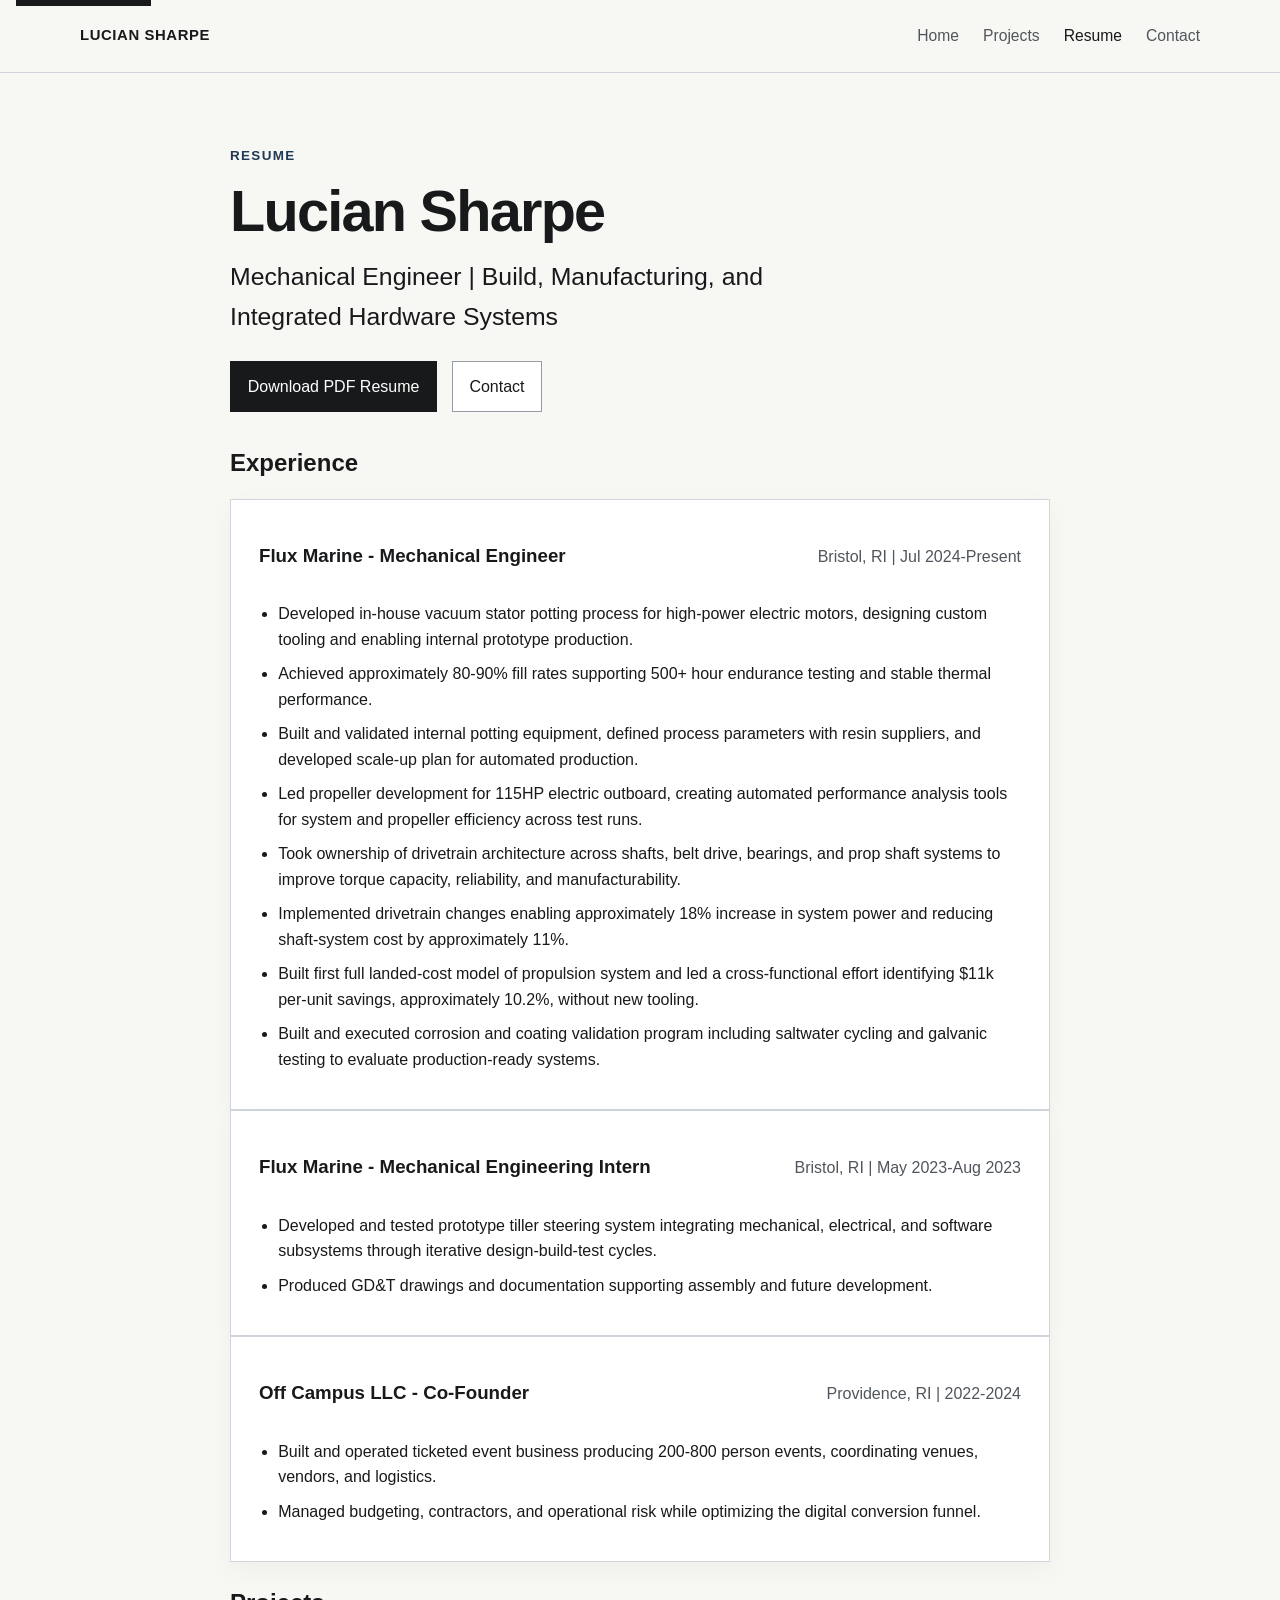
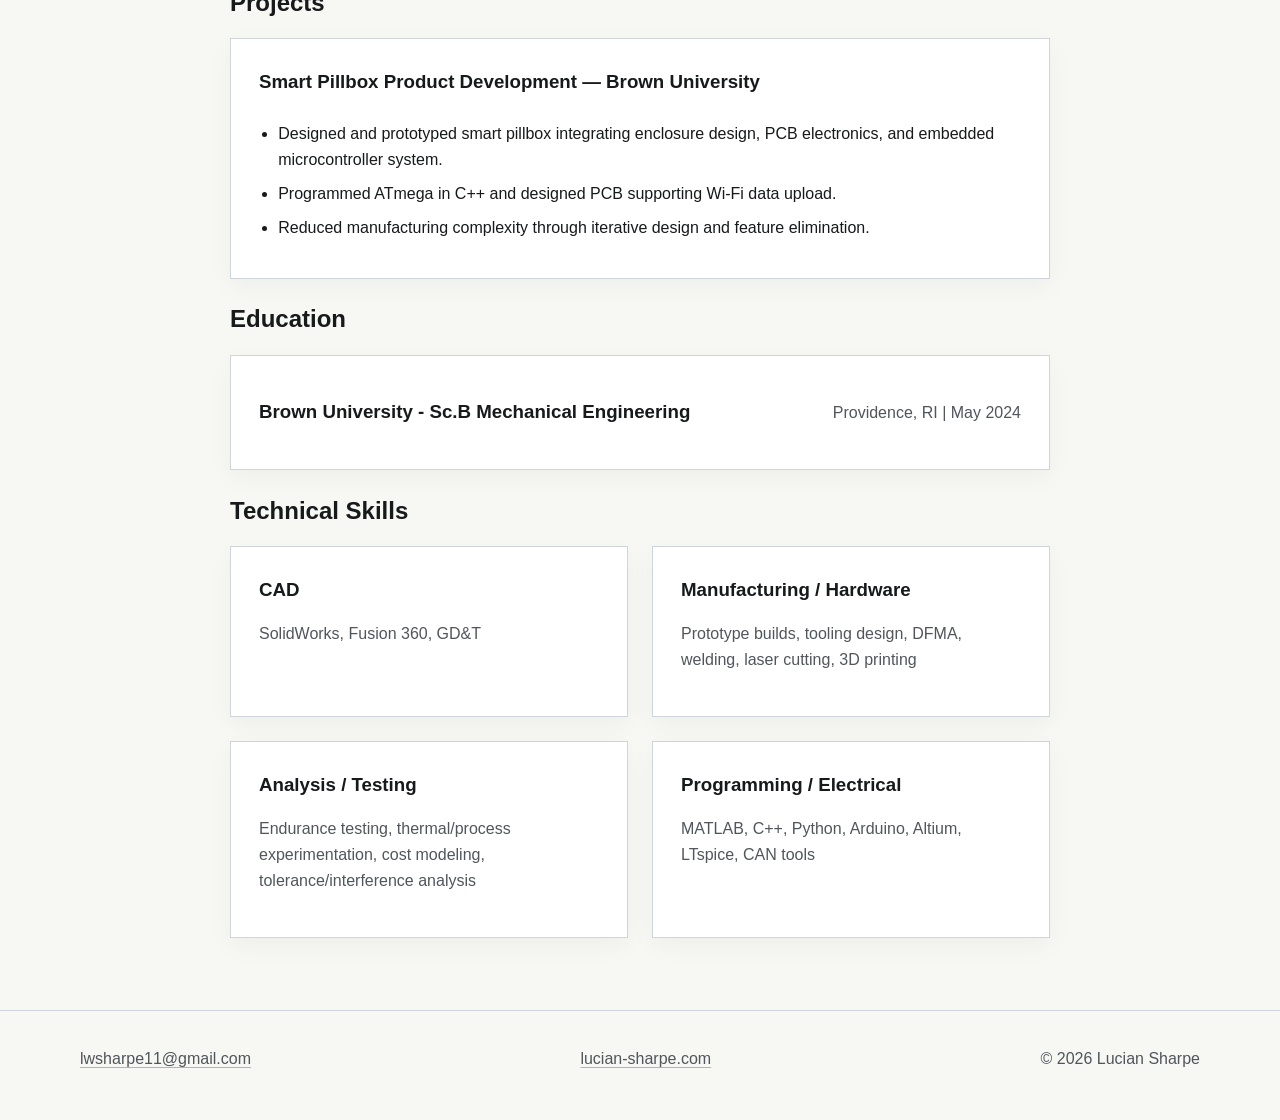
==== resume.html @ 24ba41b3 "added main files" ====
<!DOCTYPE html>
<html lang="en">
<head>
  <meta charset="UTF-8">
  <meta name="viewport" content="width=device-width, initial-scale=1.0">
  <title>Resume | Lucian Sharpe</title>
  <meta name="description" content="Resume for Lucian Sharpe, mechanical engineer focused on build, manufacturing, and integrated hardware systems.">
  <link rel="stylesheet" href="styles/main.css">
  <script defer src="scripts/main.js"></script>
</head>
<body data-page="resume">
  <a class="skip-link" href="#main">Skip to content</a>
  <header class="site-header">
    <div class="container header-inner">
      <a class="site-brand" href="index.html" aria-label="Lucian Sharpe home">Lucian Sharpe</a>
      <button class="nav-toggle" type="button" aria-expanded="false" aria-controls="site-nav">Menu</button>
      <nav class="site-nav" id="site-nav" aria-label="Primary">
        <a data-nav="home" href="index.html">Home</a>
        <a data-nav="projects" href="index.html#projects">Projects</a>
        <a data-nav="resume" href="resume.html">Resume</a>
        <a data-nav="contact" href="index.html#contact">Contact</a>
      </nav>
    </div>
  </header>

  <main id="main" class="section">
    <div class="container narrow">
      <header class="page-header">
        <p class="eyebrow">Resume</p>
        <h1>Lucian Sharpe</h1>
        <p class="hero-headline">Mechanical Engineer | Build, Manufacturing, and Integrated Hardware Systems</p>
        <div class="hero-actions">
          <a class="button button-primary" href="assets/Lucian_Sharpe_Resume.pdf" download>Download PDF Resume</a>
          <a class="button button-secondary" href="index.html#contact">Contact</a>
        </div>
      </header>

      <section class="resume-section">
        <h2>Experience</h2>
        <article class="resume-entry">
          <div class="resume-heading">
            <h3>Flux Marine - Mechanical Engineer</h3>
            <p>Bristol, RI | Jul 2024-Present</p>
          </div>
          <ul>
            <li>Developed in-house vacuum stator potting process for high-power electric motors, designing custom tooling and enabling internal prototype production.</li>
            <li>Achieved approximately 80-90% fill rates supporting 500+ hour endurance testing and stable thermal performance.</li>
            <li>Built and validated internal potting equipment, defined process parameters with resin suppliers, and developed scale-up plan for automated production.</li>
            <li>Led propeller development for 115HP electric outboard, creating automated performance analysis tools for system and propeller efficiency across test runs.</li>
            <li>Took ownership of drivetrain architecture across shafts, belt drive, bearings, and prop shaft systems to improve torque capacity, reliability, and manufacturability.</li>
            <li>Implemented drivetrain changes enabling approximately 18% increase in system power and reducing shaft-system cost by approximately 11%.</li>
            <li>Built first full landed-cost model of propulsion system and led a cross-functional effort identifying $11k per-unit savings, approximately 10.2%, without new tooling.</li>
            <li>Built and executed corrosion and coating validation program including saltwater cycling and galvanic testing to evaluate production-ready systems.</li>
          </ul>
        </article>

        <article class="resume-entry">
          <div class="resume-heading">
            <h3>Flux Marine - Mechanical Engineering Intern</h3>
            <p>Bristol, RI | May 2023-Aug 2023</p>
          </div>
          <ul>
            <li>Developed and tested prototype tiller steering system integrating mechanical, electrical, and software subsystems through iterative design-build-test cycles.</li>
            <li>Produced GD&amp;T drawings and documentation supporting assembly and future development.</li>
          </ul>
        </article>

        <article class="resume-entry">
          <div class="resume-heading">
            <h3>Off Campus LLC - Co-Founder</h3>
            <p>Providence, RI | 2022-2024</p>
          </div>
          <ul>
            <li>Built and operated ticketed event business producing 200-800 person events, coordinating venues, vendors, and logistics.</li>
            <li>Managed budgeting, contractors, and operational risk while optimizing the digital conversion funnel.</li>
          </ul>
        </article>
      </section>

      <section class="resume-section">
        <h2>Projects</h2>
        <article class="resume-entry">
          <div class="resume-heading">
            <h3>Smart Pillbox Product Development — Brown University</h3>
          </div>
          <ul>
            <li>Designed and prototyped smart pillbox integrating enclosure design, PCB electronics, and embedded microcontroller system.</li>
            <li>Programmed ATmega in C++ and designed PCB supporting Wi-Fi data upload.</li>
            <li>Reduced manufacturing complexity through iterative design and feature elimination.</li>
          </ul>
        </article>
      </section>

      <section class="resume-section">
        <h2>Education</h2>
        <article class="resume-entry">
          <div class="resume-heading">
            <h3>Brown University - Sc.B Mechanical Engineering</h3>
            <p>Providence, RI | May 2024</p>
          </div>
        </article>
      </section>

      <section class="resume-section">
        <h2>Technical Skills</h2>
        <div class="skill-groups">
          <div class="skill-group">
            <h3>CAD</h3>
            <p>SolidWorks, Fusion 360, GD&amp;T</p>
          </div>
          <div class="skill-group">
            <h3>Manufacturing / Hardware</h3>
            <p>Prototype builds, tooling design, DFMA, welding, laser cutting, 3D printing</p>
          </div>
          <div class="skill-group">
            <h3>Analysis / Testing</h3>
            <p>Endurance testing, thermal/process experimentation, cost modeling, tolerance/interference analysis</p>
          </div>
          <div class="skill-group">
            <h3>Programming / Electrical</h3>
            <p>MATLAB, C++, Python, Arduino, Altium, LTspice, CAN tools</p>
          </div>
        </div>
      </section>
    </div>
  </main>

  <footer class="site-footer">
    <div class="container footer-inner">
      <p><a href="mailto:lwsharpe11@gmail.com">lwsharpe11@gmail.com</a></p>
      <p><a href="https://lucian-sharpe.com">lucian-sharpe.com</a></p>
      <p>&copy; <span data-current-year></span> Lucian Sharpe</p>
    </div>
  </footer>
</body>
</html>
---- styles/main.css ----
:root {
  --bg: #f7f7f4;
  --surface: #ffffff;
  --surface-muted: #f0f1ed;
  --text: #17191b;
  --text-soft: #50565c;
  --border: #cfd5da;
  --border-strong: #959ca3;
  --accent: #1f3a52;
  --max-width: 1120px;
  --narrow-width: 820px;
  --shadow: 0 8px 24px rgba(23, 25, 27, 0.04);
}

*,
*::before,
*::after {
  box-sizing: border-box;
}

html {
  scroll-behavior: smooth;
}

body {
  margin: 0;
  min-width: 320px;
  background: var(--bg);
  color: var(--text);
  font-family: Inter, Arial, Helvetica, sans-serif;
  line-height: 1.6;
}

img {
  display: block;
  max-width: 100%;
}

a {
  color: inherit;
  text-decoration-color: rgba(31, 58, 82, 0.35);
  text-underline-offset: 0.18em;
}

a:hover,
a:focus-visible {
  text-decoration-color: currentColor;
}

button,
.button {
  font: inherit;
}

.skip-link {
  position: absolute;
  top: -40px;
  left: 1rem;
  z-index: 100;
  padding: 0.65rem 0.9rem;
  background: var(--text);
  color: #fff;
}

.skip-link:focus {
  top: 1rem;
}

.container {
  width: min(calc(100% - 2rem), var(--max-width));
  margin: 0 auto;
}

.narrow {
  width: min(calc(100% - 2rem), var(--narrow-width));
}

.section {
  padding: 4.5rem 0;
}

.section-muted {
  background: var(--surface-muted);
  border-top: 1px solid var(--border);
  border-bottom: 1px solid var(--border);
}

.site-header {
  position: sticky;
  top: 0;
  z-index: 50;
  background: rgba(247, 247, 244, 0.94);
  backdrop-filter: blur(10px);
  border-bottom: 1px solid var(--border);
}

.header-inner {
  display: flex;
  align-items: center;
  justify-content: space-between;
  gap: 1.5rem;
  min-height: 4.5rem;
}

.site-brand {
  font-weight: 700;
  letter-spacing: 0.04em;
  text-decoration: none;
  text-transform: uppercase;
  font-size: 0.93rem;
}

.site-nav {
  display: flex;
  align-items: center;
  gap: 1.5rem;
}

.site-nav a {
  color: var(--text-soft);
  text-decoration: none;
  font-size: 0.98rem;
}

.site-nav a.is-active,
.site-nav a:hover,
.site-nav a:focus-visible {
  color: var(--text);
}

.nav-toggle {
  display: none;
  padding: 0.5rem 0.8rem;
  border: 1px solid var(--border-strong);
  background: var(--surface);
  color: var(--text);
}

.hero {
  padding-top: 5.5rem;
}

.hero-grid,
.cta-panel,
.contact-grid,
.skill-groups {
  display: grid;
  gap: 1.5rem;
}

.hero-grid {
  grid-template-columns: 2.3fr 1fr;
  align-items: start;
}

.hero-copy,
.hero-panel,
.project-card,
.cta-panel,
.contact-item,
.resume-entry,
.skill-group,
.project-figure,
.note-section {
  background: var(--surface);
  border: 1px solid var(--border);
  box-shadow: var(--shadow);
}

.hero-copy,
.hero-panel,
.cta-panel,
.resume-entry,
.skill-group,
.project-figure,
.note-section {
  padding: 1.75rem;
}

.hero h1,
.page-header h1,
.section-heading h2 {
  margin: 0;
  letter-spacing: -0.03em;
  line-height: 1.05;
}

.hero h1 {
  font-size: clamp(2.7rem, 7vw, 5rem);
}

.page-header h1 {
  font-size: clamp(2.25rem, 5vw, 3.6rem);
}

.hero-headline {
  margin: 1rem 0 0;
  font-size: clamp(1.15rem, 2.5vw, 1.55rem);
  color: var(--text);
  max-width: 38rem;
}

.hero-intro,
.lead,
.section-heading p,
.project-card p,
.cta-panel p,
.contact-item p,
.resume-entry p,
.project-section p,
.skill-group p {
  color: var(--text-soft);
}

.eyebrow,
.card-index {
  margin: 0 0 0.9rem;
  font-size: 0.84rem;
  font-weight: 700;
  letter-spacing: 0.1em;
  text-transform: uppercase;
  color: var(--accent);
}

.hero-actions,
.cta-actions {
  display: flex;
  flex-wrap: wrap;
  gap: 0.9rem;
  margin-top: 1.5rem;
}

.button {
  display: inline-flex;
  align-items: center;
  justify-content: center;
  min-height: 2.85rem;
  padding: 0.75rem 1.05rem;
  border: 1px solid var(--border-strong);
  text-decoration: none;
  transition: background-color 160ms ease, color 160ms ease, border-color 160ms ease;
}

.button-primary {
  background: var(--text);
  border-color: var(--text);
  color: #fff;
}

.button-primary:hover,
.button-primary:focus-visible {
  background: #2d3135;
  border-color: #2d3135;
}

.button-secondary {
  background: var(--surface);
}

.button-secondary:hover,
.button-secondary:focus-visible {
  background: var(--surface-muted);
}

.compact-list,
.tag-list,
.resume-entry ul,
.project-section ul {
  margin: 1rem 0 0;
  padding-left: 1.2rem;
}

.compact-list li,
.tag-list li,
.resume-entry li,
.project-section li {
  margin-bottom: 0.55rem;
}

.section-heading {
  margin-bottom: 1.8rem;
}

.card-grid {
  display: grid;
  grid-template-columns: repeat(2, minmax(0, 1fr));
  gap: 1.25rem;
}

.project-card {
  padding: 1.5rem;
}

.project-card h3 {
  margin: 0 0 0.8rem;
  font-size: 1.28rem;
}

.project-card h3 a {
  text-decoration: none;
}

.tag-list {
  color: var(--text-soft);
}

.cta-panel {
  grid-template-columns: 2fr auto;
  align-items: center;
}

.contact-grid {
  grid-template-columns: repeat(2, minmax(0, 1fr));
}

.contact-item {
  padding: 1.4rem;
}

.contact-item h3,
.resume-entry h3,
.skill-group h3,
.project-section h2 {
  margin-top: 0;
  margin-bottom: 0.5rem;
}

.page-header {
  margin-bottom: 2rem;
}

.resume-section + .resume-section,
.project-section + .project-section {
  margin-top: 1.35rem;
}

.resume-section h2 {
  margin-bottom: 1rem;
}

.resume-heading {
  display: flex;
  flex-wrap: wrap;
  justify-content: space-between;
  gap: 0.75rem;
  align-items: baseline;
}

.skill-groups {
  grid-template-columns: repeat(2, minmax(0, 1fr));
}

.project-figure img {
  width: 100%;
  border: 1px solid var(--border);
  background: #eef1f3;
}

.project-figure figcaption {
  padding-top: 0.9rem;
  color: var(--text-soft);
  font-size: 0.95rem;
}

.note-section {
  border-left: 4px solid var(--accent);
}

.site-footer {
  border-top: 1px solid var(--border);
  padding: 1.2rem 0 2rem;
}

.footer-inner {
  display: flex;
  flex-wrap: wrap;
  gap: 1rem 1.5rem;
  justify-content: space-between;
  color: var(--text-soft);
}

@media (max-width: 860px) {
  .hero-grid,
  .cta-panel,
  .card-grid,
  .contact-grid,
  .skill-groups {
    grid-template-columns: 1fr;
  }

  .header-inner {
    align-items: flex-start;
    padding: 1rem 0;
  }

  .nav-toggle {
    display: inline-flex;
  }

  .site-nav {
    position: absolute;
    left: 0;
    right: 0;
    top: 100%;
    display: none;
    flex-direction: column;
    align-items: flex-start;
    gap: 0;
    padding: 0.5rem 1rem 1rem;
    background: var(--bg);
    border-bottom: 1px solid var(--border);
  }

  .site-nav.is-open {
    display: flex;
  }

  .site-nav a {
    width: 100%;
    padding: 0.8rem 0;
    border-top: 1px solid var(--border);
  }
}

@media (max-width: 560px) {
  .section {
    padding: 3.5rem 0;
  }

  .hero {
    padding-top: 4.5rem;
  }

  .hero-copy,
  .hero-panel,
  .cta-panel,
  .resume-entry,
  .skill-group,
  .project-figure,
  .note-section {
    padding: 1.25rem;
  }
}
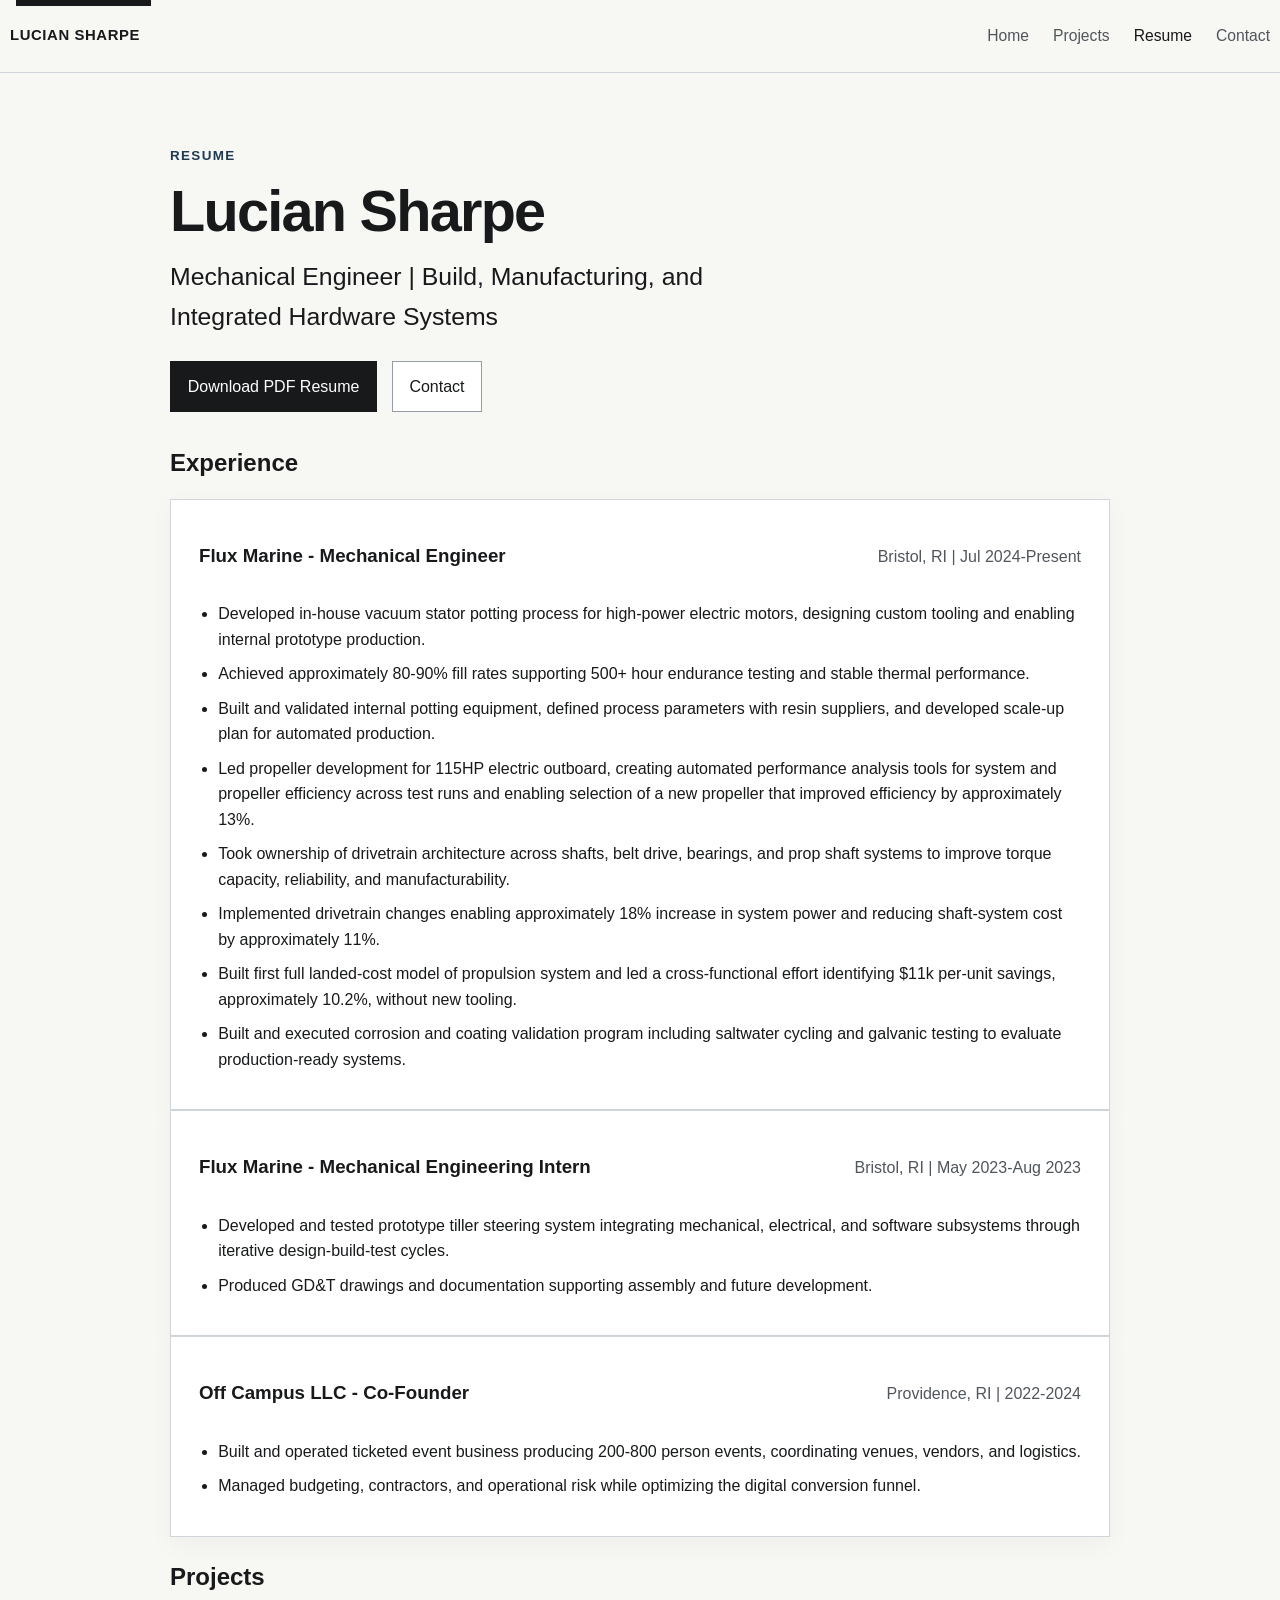
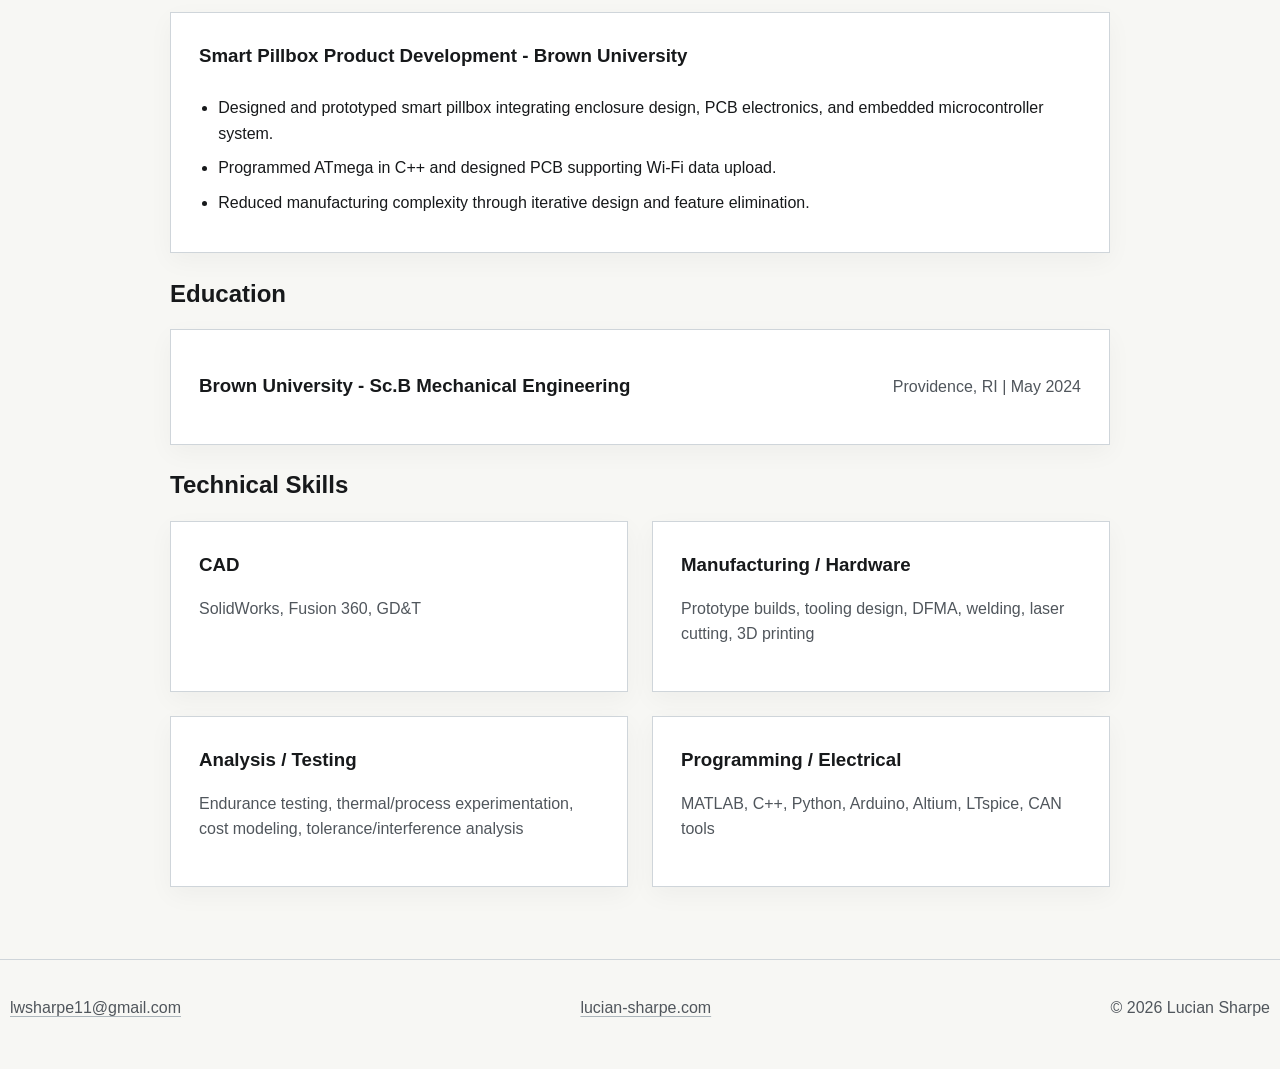
==== commit 6b141bb4: "resume update and widening" ====
--- a/resume.html
+++ b/resume.html
@@ -5,6 +5,7 @@
   <meta name="viewport" content="width=device-width, initial-scale=1.0">
   <title>Resume | Lucian Sharpe</title>
   <meta name="description" content="Resume for Lucian Sharpe, mechanical engineer focused on build, manufacturing, and integrated hardware systems.">
+  <link rel="icon" type="image/svg+xml" href="images/favicon-ls.svg">
   <link rel="stylesheet" href="styles/main.css">
   <script defer src="scripts/main.js"></script>
 </head>
@@ -46,7 +47,7 @@
             <li>Developed in-house vacuum stator potting process for high-power electric motors, designing custom tooling and enabling internal prototype production.</li>
             <li>Achieved approximately 80-90% fill rates supporting 500+ hour endurance testing and stable thermal performance.</li>
             <li>Built and validated internal potting equipment, defined process parameters with resin suppliers, and developed scale-up plan for automated production.</li>
-            <li>Led propeller development for 115HP electric outboard, creating automated performance analysis tools for system and propeller efficiency across test runs.</li>
+            <li>Led propeller development for 115HP electric outboard, creating automated performance analysis tools for system and propeller efficiency across test runs and enabling selection of a new propeller that improved efficiency by approximately 13%.</li>
             <li>Took ownership of drivetrain architecture across shafts, belt drive, bearings, and prop shaft systems to improve torque capacity, reliability, and manufacturability.</li>
             <li>Implemented drivetrain changes enabling approximately 18% increase in system power and reducing shaft-system cost by approximately 11%.</li>
             <li>Built first full landed-cost model of propulsion system and led a cross-functional effort identifying $11k per-unit savings, approximately 10.2%, without new tooling.</li>
@@ -81,7 +82,7 @@
         <h2>Projects</h2>
         <article class="resume-entry">
           <div class="resume-heading">
-            <h3>Smart Pillbox Product Development — Brown University</h3>
+            <h3>Smart Pillbox Product Development - Brown University</h3>
           </div>
           <ul>
             <li>Designed and prototyped smart pillbox integrating enclosure design, PCB electronics, and embedded microcontroller system.</li>
@@ -134,3 +135,4 @@
   </footer>
 </body>
 </html>
+
--- a/styles/main.css
+++ b/styles/main.css
@@ -7,8 +7,8 @@
   --border: #cfd5da;
   --border-strong: #959ca3;
   --accent: #1f3a52;
-  --max-width: 1120px;
-  --narrow-width: 820px;
+  --max-width: 1280px;
+  --narrow-width: 940px;
   --shadow: 0 8px 24px rgba(23, 25, 27, 0.04);
 }
 
@@ -67,12 +67,12 @@
 }
 
 .container {
-  width: min(calc(100% - 2rem), var(--max-width));
+  width: min(calc(100% - 1.25rem), var(--max-width));
   margin: 0 auto;
 }
 
 .narrow {
-  width: min(calc(100% - 2rem), var(--narrow-width));
+  width: min(calc(100% - 1.25rem), var(--narrow-width));
 }
 
 .section {
@@ -288,7 +288,7 @@
 }
 
 .project-card {
-  padding: 1.5rem;
+  padding: 0;
 }
 
 .project-card h3 {
@@ -296,12 +296,93 @@
   font-size: 1.28rem;
 }
 
-.project-card h3 a {
+.project-card-link {
+  display: grid;
+  grid-template-columns: 220px minmax(0, 1fr);
+  gap: 1.25rem;
+  align-items: stretch;
+  height: 100%;
+  padding: 1.5rem;
+  text-decoration: none;
+}
+
+.project-card-link,
+.project-card-link:hover,
+.project-card-link:focus-visible,
+.project-card-link * {
+  text-decoration: none;
+}
+
+.project-card-link:hover,
+.project-card-link:focus-visible {
+  background: var(--surface-muted);
+}
+
+.project-card-link-wide {
+  grid-template-columns: 1fr;
+  min-height: 12rem;
+  align-items: center;
+}
+
+.project-card-wide {
+  grid-column: 1 / -1;
+}
+
+.project-card-media {
+  margin: 0;
+}
+
+.project-card-media img {
+  width: 100%;
+  height: 100%;
+  aspect-ratio: 1 / 1;
+  object-fit: cover;
+  border: 1px solid var(--border);
+  background: #eef1f3;
+}
+
+.project-card-body {
+  min-width: 0;
+}
+
+.project-card h3 a,
+.project-card-link h3 {
   text-decoration: none;
 }
 
 .tag-list {
   color: var(--text-soft);
+}
+
+.project-list-grid {
+  display: grid;
+  grid-template-columns: repeat(2, minmax(0, 1fr));
+  gap: 1.25rem;
+}
+
+.project-list-card {
+  background: var(--surface);
+  border: 1px solid var(--border);
+  box-shadow: var(--shadow);
+  padding: 1.25rem;
+}
+
+.project-list-figure {
+  margin: 0;
+}
+
+.project-list-figure img {
+  width: 100%;
+  aspect-ratio: 4 / 3;
+  object-fit: cover;
+  border: 1px solid var(--border);
+  background: #eef1f3;
+}
+
+.project-list-figure figcaption {
+  padding-top: 0.85rem;
+  color: var(--text);
+  font-weight: 600;
 }
 
 .cta-panel {
@@ -384,7 +465,12 @@
   .cta-panel,
   .card-grid,
   .contact-grid,
-  .skill-groups {
+  .skill-groups,
+  .project-list-grid {
+    grid-template-columns: 1fr;
+  }
+
+  .project-card-link {
     grid-template-columns: 1fr;
   }
 
@@ -431,6 +517,11 @@
     padding-top: 4.5rem;
   }
 
+  .container,
+  .narrow {
+    width: min(calc(100% - 1rem), 100%);
+  }
+
   .hero-copy,
   .hero-panel,
   .cta-panel,
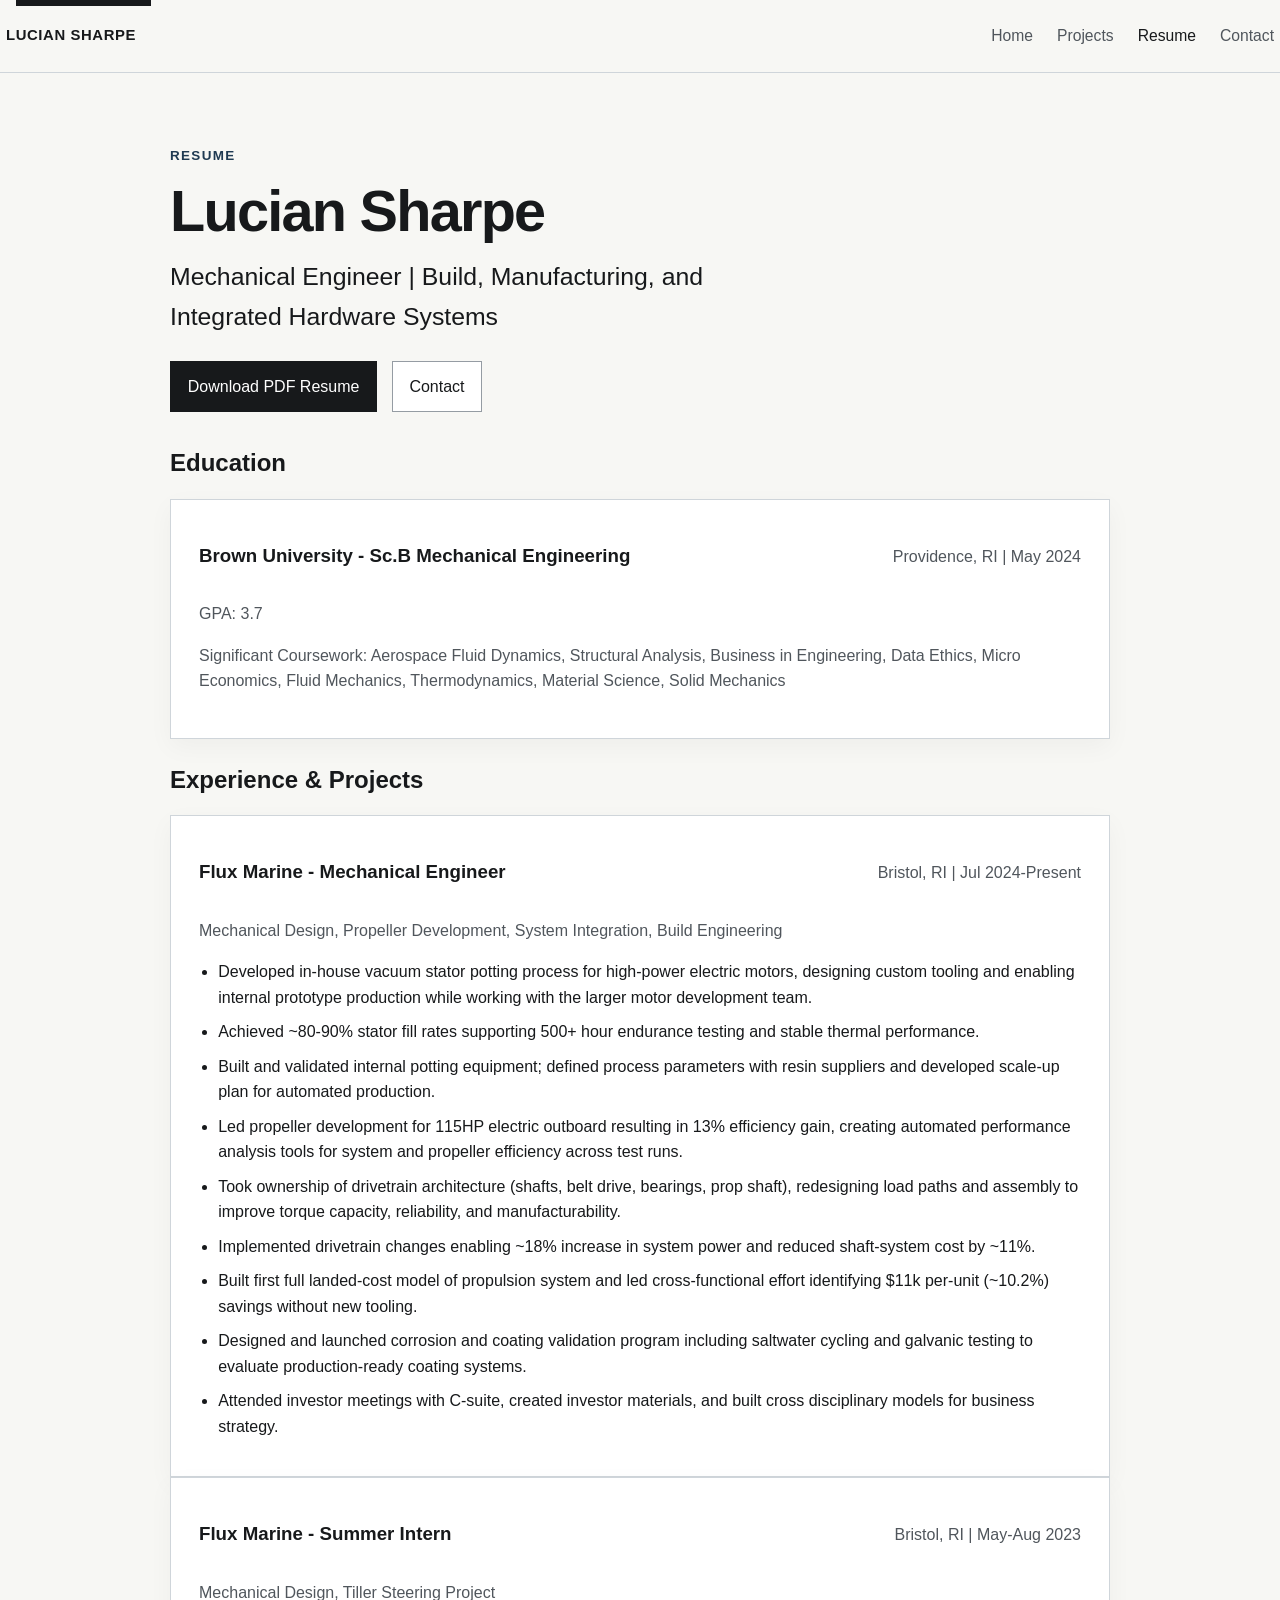
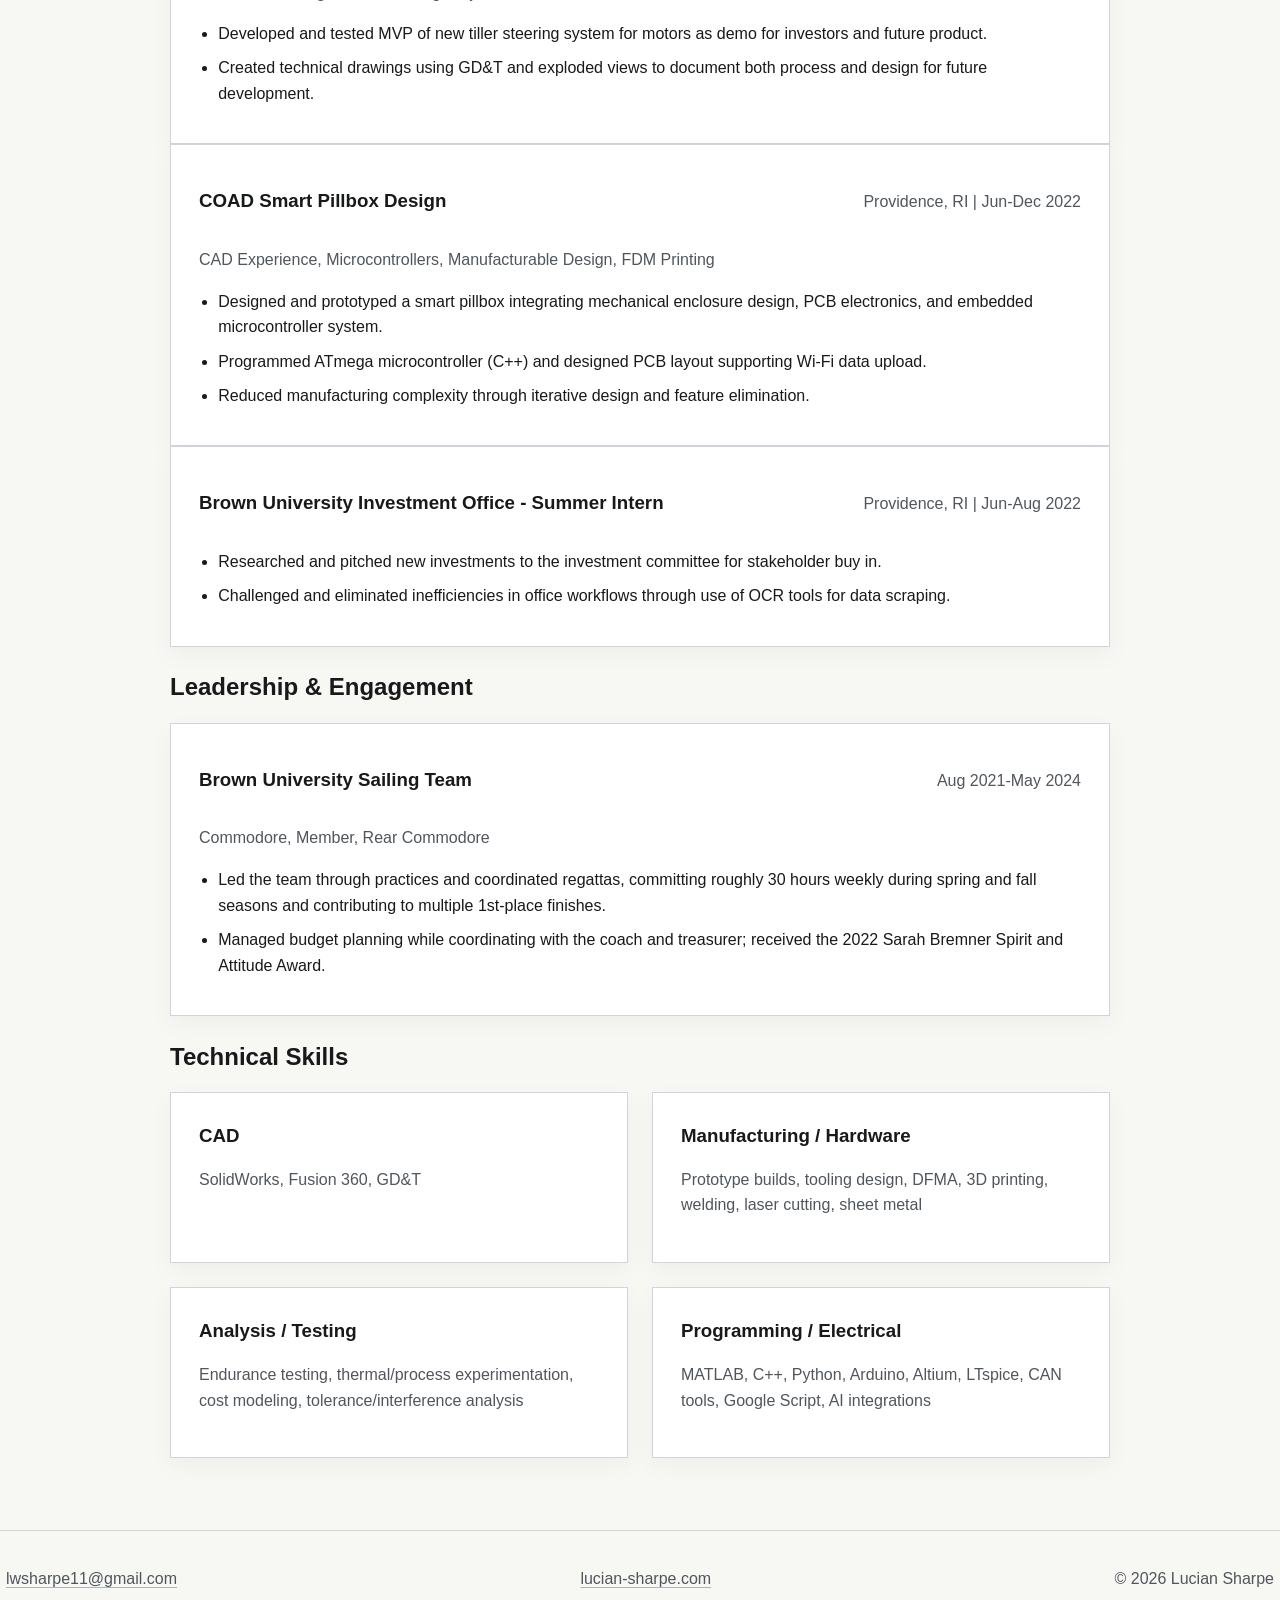
==== commit 599f76cb: "update" ====
--- a/resume.html
+++ b/resume.html
@@ -37,68 +37,87 @@
       </header>
 
       <section class="resume-section">
-        <h2>Experience</h2>
-        <article class="resume-entry">
-          <div class="resume-heading">
-            <h3>Flux Marine - Mechanical Engineer</h3>
-            <p>Bristol, RI | Jul 2024-Present</p>
-          </div>
-          <ul>
-            <li>Developed in-house vacuum stator potting process for high-power electric motors, designing custom tooling and enabling internal prototype production.</li>
-            <li>Achieved approximately 80-90% fill rates supporting 500+ hour endurance testing and stable thermal performance.</li>
-            <li>Built and validated internal potting equipment, defined process parameters with resin suppliers, and developed scale-up plan for automated production.</li>
-            <li>Led propeller development for 115HP electric outboard, creating automated performance analysis tools for system and propeller efficiency across test runs and enabling selection of a new propeller that improved efficiency by approximately 13%.</li>
-            <li>Took ownership of drivetrain architecture across shafts, belt drive, bearings, and prop shaft systems to improve torque capacity, reliability, and manufacturability.</li>
-            <li>Implemented drivetrain changes enabling approximately 18% increase in system power and reducing shaft-system cost by approximately 11%.</li>
-            <li>Built first full landed-cost model of propulsion system and led a cross-functional effort identifying $11k per-unit savings, approximately 10.2%, without new tooling.</li>
-            <li>Built and executed corrosion and coating validation program including saltwater cycling and galvanic testing to evaluate production-ready systems.</li>
-          </ul>
-        </article>
-
-        <article class="resume-entry">
-          <div class="resume-heading">
-            <h3>Flux Marine - Mechanical Engineering Intern</h3>
-            <p>Bristol, RI | May 2023-Aug 2023</p>
-          </div>
-          <ul>
-            <li>Developed and tested prototype tiller steering system integrating mechanical, electrical, and software subsystems through iterative design-build-test cycles.</li>
-            <li>Produced GD&amp;T drawings and documentation supporting assembly and future development.</li>
-          </ul>
-        </article>
-
-        <article class="resume-entry">
-          <div class="resume-heading">
-            <h3>Off Campus LLC - Co-Founder</h3>
-            <p>Providence, RI | 2022-2024</p>
-          </div>
-          <ul>
-            <li>Built and operated ticketed event business producing 200-800 person events, coordinating venues, vendors, and logistics.</li>
-            <li>Managed budgeting, contractors, and operational risk while optimizing the digital conversion funnel.</li>
-          </ul>
-        </article>
-      </section>
-
-      <section class="resume-section">
-        <h2>Projects</h2>
-        <article class="resume-entry">
-          <div class="resume-heading">
-            <h3>Smart Pillbox Product Development - Brown University</h3>
-          </div>
-          <ul>
-            <li>Designed and prototyped smart pillbox integrating enclosure design, PCB electronics, and embedded microcontroller system.</li>
-            <li>Programmed ATmega in C++ and designed PCB supporting Wi-Fi data upload.</li>
-            <li>Reduced manufacturing complexity through iterative design and feature elimination.</li>
-          </ul>
-        </article>
-      </section>
-
-      <section class="resume-section">
         <h2>Education</h2>
         <article class="resume-entry">
           <div class="resume-heading">
             <h3>Brown University - Sc.B Mechanical Engineering</h3>
             <p>Providence, RI | May 2024</p>
           </div>
+          <p>GPA: 3.7</p>
+          <p>Significant Coursework: Aerospace Fluid Dynamics, Structural Analysis, Business in Engineering, Data Ethics, Micro Economics, Fluid Mechanics, Thermodynamics, Material Science, Solid Mechanics</p>
+        </article>
+      </section>
+
+      <section class="resume-section">
+        <h2>Experience &amp; Projects</h2>
+        <article class="resume-entry">
+          <div class="resume-heading">
+            <h3>Flux Marine - Mechanical Engineer</h3>
+            <p>Bristol, RI | Jul 2024-Present</p>
+          </div>
+          <p>Mechanical Design, Propeller Development, System Integration, Build Engineering</p>
+          <ul>
+            <li>Developed in-house vacuum stator potting process for high-power electric motors, designing custom tooling and enabling internal prototype production while working with the larger motor development team.</li>
+            <li>Achieved ~80-90% stator fill rates supporting 500+ hour endurance testing and stable thermal performance.</li>
+            <li>Built and validated internal potting equipment; defined process parameters with resin suppliers and developed scale-up plan for automated production.</li>
+            <li>Led propeller development for 115HP electric outboard resulting in 13% efficiency gain, creating automated performance analysis tools for system and propeller efficiency across test runs.</li>
+            <li>Took ownership of drivetrain architecture (shafts, belt drive, bearings, prop shaft), redesigning load paths and assembly to improve torque capacity, reliability, and manufacturability.</li>
+            <li>Implemented drivetrain changes enabling ~18% increase in system power and reduced shaft-system cost by ~11%.</li>
+            <li>Built first full landed-cost model of propulsion system and led cross-functional effort identifying $11k per-unit (~10.2%) savings without new tooling.</li>
+            <li>Designed and launched corrosion and coating validation program including saltwater cycling and galvanic testing to evaluate production-ready coating systems.</li>
+            <li>Attended investor meetings with C-suite, created investor materials, and built cross disciplinary models for business strategy.</li>
+          </ul>
+        </article>
+
+        <article class="resume-entry">
+          <div class="resume-heading">
+            <h3>Flux Marine - Summer Intern</h3>
+            <p>Bristol, RI | May-Aug 2023</p>
+          </div>
+          <p>Mechanical Design, Tiller Steering Project</p>
+          <ul>
+            <li>Developed and tested MVP of new tiller steering system for motors as demo for investors and future product.</li>
+            <li>Created technical drawings using GD&amp;T and exploded views to document both process and design for future development.</li>
+          </ul>
+        </article>
+
+        <article class="resume-entry">
+          <div class="resume-heading">
+            <h3>COAD Smart Pillbox Design</h3>
+            <p>Providence, RI | Jun-Dec 2022</p>
+          </div>
+          <p>CAD Experience, Microcontrollers, Manufacturable Design, FDM Printing</p>
+          <ul>
+            <li>Designed and prototyped a smart pillbox integrating mechanical enclosure design, PCB electronics, and embedded microcontroller system.</li>
+            <li>Programmed ATmega microcontroller (C++) and designed PCB layout supporting Wi-Fi data upload.</li>
+            <li>Reduced manufacturing complexity through iterative design and feature elimination.</li>
+          </ul>
+        </article>
+
+        <article class="resume-entry">
+          <div class="resume-heading">
+            <h3>Brown University Investment Office - Summer Intern</h3>
+            <p>Providence, RI | Jun-Aug 2022</p>
+          </div>
+          <ul>
+            <li>Researched and pitched new investments to the investment committee for stakeholder buy in.</li>
+            <li>Challenged and eliminated inefficiencies in office workflows through use of OCR tools for data scraping.</li>
+          </ul>
+        </article>
+      </section>
+
+      <section class="resume-section">
+        <h2>Leadership &amp; Engagement</h2>
+        <article class="resume-entry">
+          <div class="resume-heading">
+            <h3>Brown University Sailing Team</h3>
+            <p>Aug 2021-May 2024</p>
+          </div>
+          <p>Commodore, Member, Rear Commodore</p>
+          <ul>
+            <li>Led the team through practices and coordinated regattas, committing roughly 30 hours weekly during spring and fall seasons and contributing to multiple 1st-place finishes.</li>
+            <li>Managed budget planning while coordinating with the coach and treasurer; received the 2022 Sarah Bremner Spirit and Attitude Award.</li>
+          </ul>
         </article>
       </section>
 
@@ -111,7 +130,7 @@
           </div>
           <div class="skill-group">
             <h3>Manufacturing / Hardware</h3>
-            <p>Prototype builds, tooling design, DFMA, welding, laser cutting, 3D printing</p>
+            <p>Prototype builds, tooling design, DFMA, 3D printing, welding, laser cutting, sheet metal</p>
           </div>
           <div class="skill-group">
             <h3>Analysis / Testing</h3>
@@ -119,7 +138,7 @@
           </div>
           <div class="skill-group">
             <h3>Programming / Electrical</h3>
-            <p>MATLAB, C++, Python, Arduino, Altium, LTspice, CAN tools</p>
+            <p>MATLAB, C++, Python, Arduino, Altium, LTspice, CAN tools, Google Script, AI integrations</p>
           </div>
         </div>
       </section>
--- a/styles/main.css
+++ b/styles/main.css
@@ -67,12 +67,12 @@
 }
 
 .container {
-  width: min(calc(100% - 1.25rem), var(--max-width));
+  width: min(calc(100% - 0.75rem), var(--max-width));
   margin: 0 auto;
 }
 
 .narrow {
-  width: min(calc(100% - 1.25rem), var(--narrow-width));
+  width: min(calc(100% - 0.75rem), var(--narrow-width));
 }
 
 .section {
@@ -138,6 +138,19 @@
 
 .hero {
   padding-top: 5.5rem;
+}
+
+body[data-page="home"] .hero.section {
+  padding-bottom: 3.25rem;
+}
+
+body[data-page="home"] #projects.section {
+  padding-top: 3.25rem;
+  padding-bottom: 3.25rem;
+}
+
+body[data-page="home"] #contact.section {
+  padding-top: 3.25rem;
 }
 
 .hero-grid,
@@ -282,9 +295,9 @@
 }
 
 .card-grid {
-  display: grid;
-  grid-template-columns: repeat(2, minmax(0, 1fr));
-  gap: 1.25rem;
+  display: flex;
+  flex-direction: column;
+  gap: 1rem;
 }
 
 .project-card {
@@ -298,7 +311,7 @@
 
 .project-card-link {
   display: grid;
-  grid-template-columns: 220px minmax(0, 1fr);
+  grid-template-columns: 280px minmax(0, 1fr);
   gap: 1.25rem;
   align-items: stretch;
   height: 100%;
@@ -320,22 +333,18 @@
 
 .project-card-link-wide {
   grid-template-columns: 1fr;
-  min-height: 12rem;
+  min-height: 10rem;
   align-items: center;
-}
-
-.project-card-wide {
-  grid-column: 1 / -1;
 }
 
 .project-card-media {
   margin: 0;
+  height: 100%;
 }
 
 .project-card-media img {
   width: 100%;
   height: 100%;
-  aspect-ratio: 1 / 1;
   object-fit: cover;
   border: 1px solid var(--border);
   background: #eef1f3;
@@ -364,7 +373,19 @@
   background: var(--surface);
   border: 1px solid var(--border);
   box-shadow: var(--shadow);
+  padding: 0;
+}
+
+.project-list-card-link {
+  display: block;
+  height: 100%;
   padding: 1.25rem;
+  text-decoration: none;
+}
+
+.project-list-card-link:hover,
+.project-list-card-link:focus-visible {
+  background: var(--surface-muted);
 }
 
 .project-list-figure {
@@ -385,6 +406,34 @@
   font-weight: 600;
 }
 
+.project-image-grid-section {
+  display: grid;
+  grid-template-columns: repeat(2, minmax(0, 1fr));
+  gap: 1.25rem;
+  align-items: start;
+}
+
+.project-image-grid-section h2 {
+  grid-column: 1 / -1;
+  margin-bottom: 0;
+}
+
+.project-image-gallery-three {
+  display: grid;
+  grid-template-columns: repeat(3, minmax(0, 1fr));
+  gap: 1.25rem;
+  align-items: start;
+}
+
+.project-image-gallery-three h2 {
+  grid-column: 1 / -1;
+  margin-bottom: 0;
+}
+
+.project-figure-single-row {
+  grid-column: 1 / 2;
+}
+
 .cta-panel {
   grid-template-columns: 2fr auto;
   align-items: center;
@@ -463,10 +512,11 @@
 @media (max-width: 860px) {
   .hero-grid,
   .cta-panel,
-  .card-grid,
   .contact-grid,
   .skill-groups,
-  .project-list-grid {
+  .project-list-grid,
+  .project-image-grid-section,
+  .project-image-gallery-three {
     grid-template-columns: 1fr;
   }
 
@@ -517,9 +567,16 @@
     padding-top: 4.5rem;
   }
 
+  body[data-page="home"] .hero.section,
+  body[data-page="home"] #projects.section,
+  body[data-page="home"] #contact.section {
+    padding-top: 2.75rem;
+    padding-bottom: 2.75rem;
+  }
+
   .container,
   .narrow {
-    width: min(calc(100% - 1rem), 100%);
+    width: min(calc(100% - 0.5rem), 100%);
   }
 
   .hero-copy,
